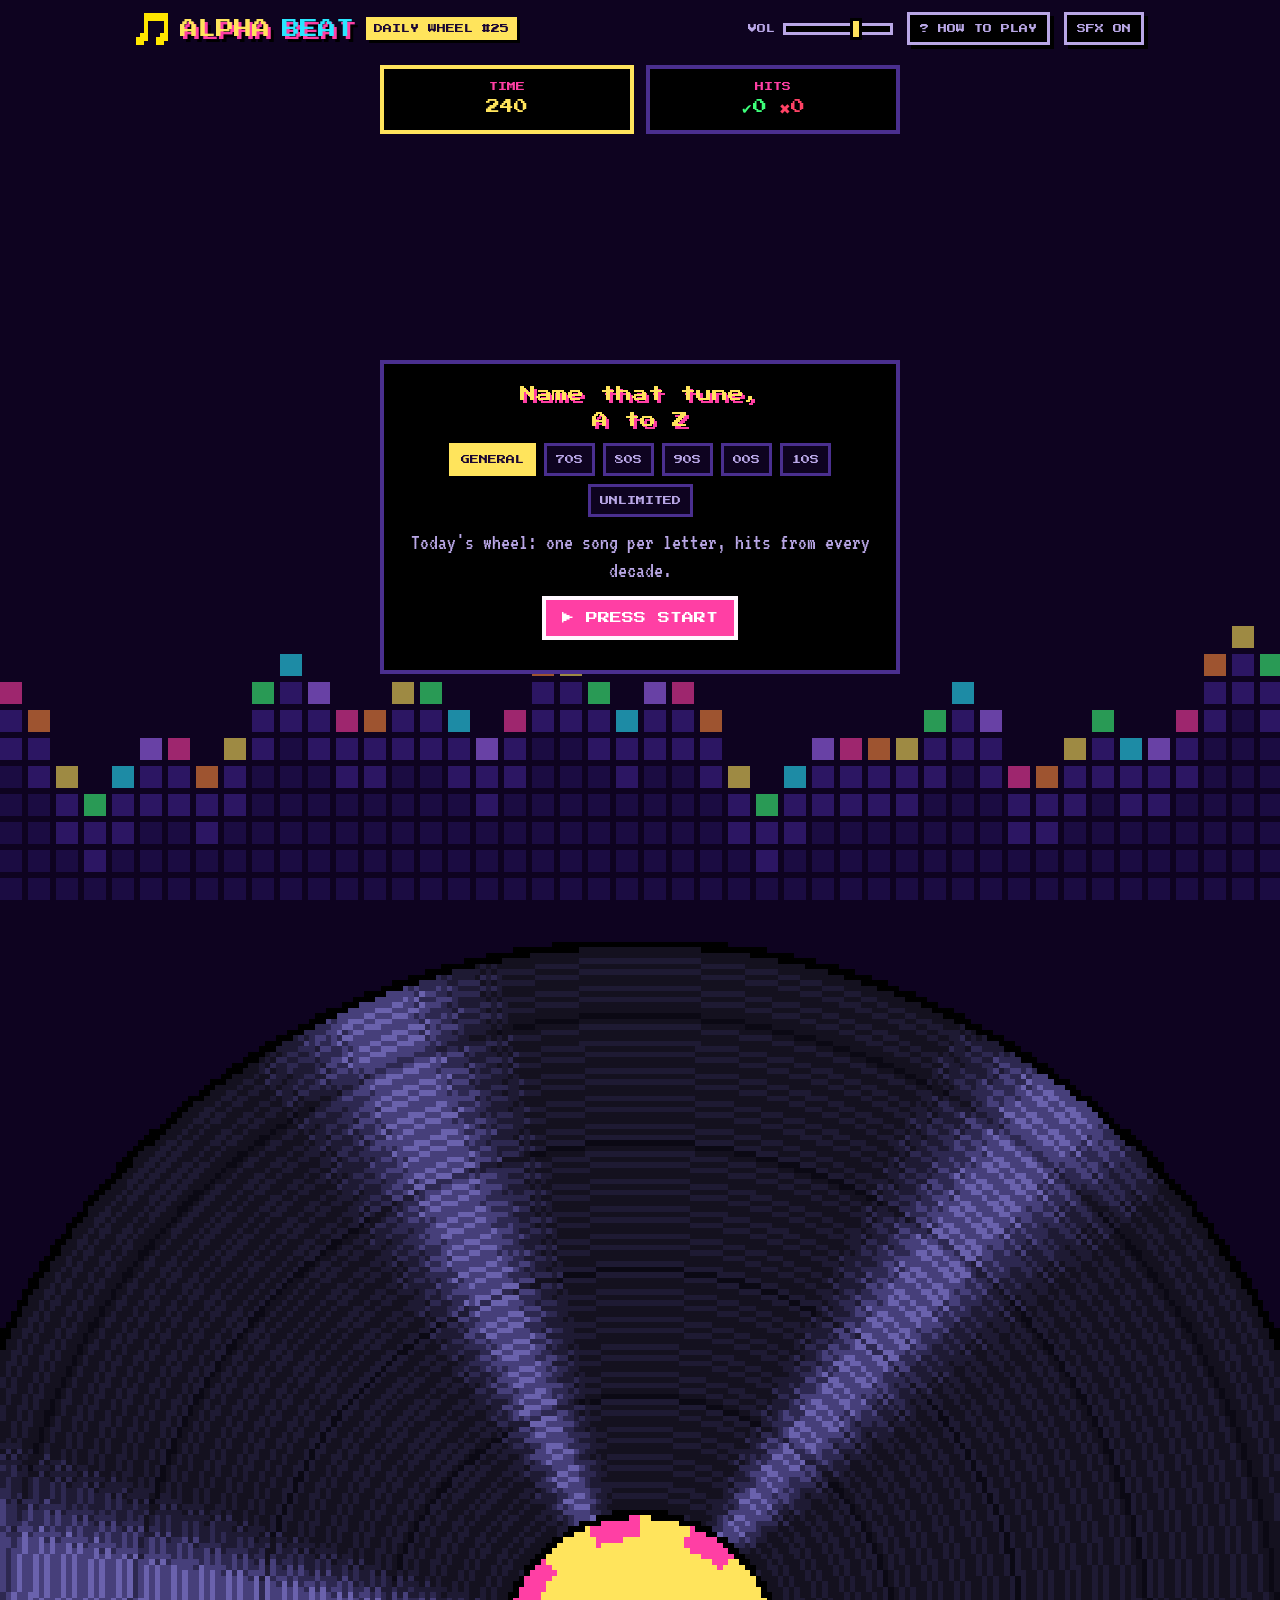
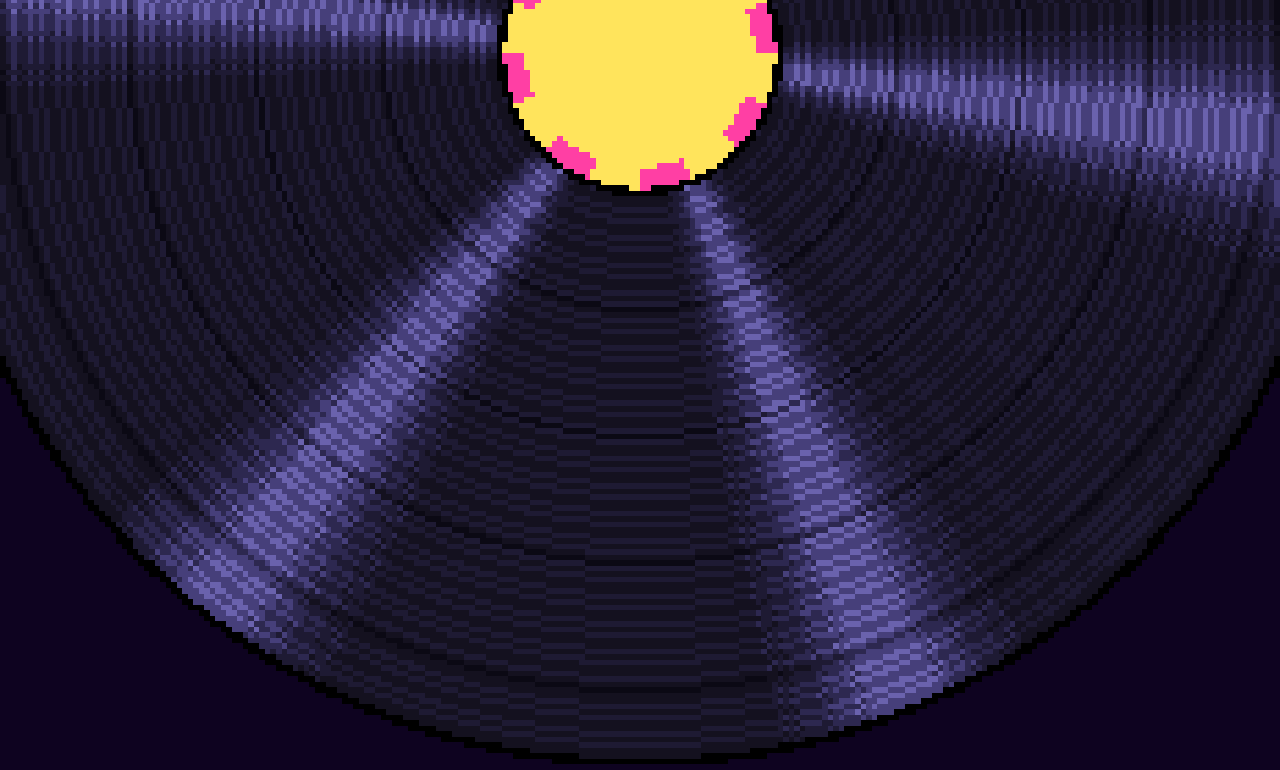
==== index.html @ 49356565 "AlphaBeat: A to Z song quiz with daily wheels, decade wheels and unlimited mode Co-Authored-By: Clau" ====
<!doctype html>
<html lang="en">
<head>
  <meta charset="utf-8">
  <meta name="viewport" content="width=device-width, initial-scale=1">
  <title>AlphaBeat — The daily A to Z song quiz</title>
  <meta name="description" content="A new music wheel every day: 26 letters, 26 five-second song snippets, one listen per lap. Name every song before the clock runs out.">
  <meta property="og:title" content="AlphaBeat — The daily A to Z song quiz">
  <meta property="og:description" content="26 letters, 26 five-second snippets, one listen per lap. New wheel every day.">
  <meta property="og:type" content="website">
  <meta name="theme-color" content="#0e0320">
  <link rel="preconnect" href="https://fonts.googleapis.com">
  <link rel="preconnect" href="https://fonts.gstatic.com" crossorigin>
  <link href="https://fonts.googleapis.com/css2?family=Press+Start+2P&family=VT323&display=swap" rel="stylesheet">
  <link rel="stylesheet" href="styles.css">

</head>
<body class="app">
  <canvas id="bg" class="bg" aria-hidden="true"></canvas>
  <header class="top">
    <a class="logo" href="./" aria-label="AlphaBeat home">
      <span id="logo-art" class="logo-art" aria-hidden="true"></span>ALPHA<b>BEAT</b>
    </a>
    <span class="badge">DAILY WHEEL <span id="day-no">#1</span></span>
    <div class="controls">
      <label class="vol">VOL <input id="vol" type="range" min="0" max="100" step="5" value="70"></label>
      <button id="btn-how" class="btn-small" type="button">? HOW TO PLAY</button>
      <button id="btn-sfx" class="btn-small" type="button" aria-pressed="true">SFX ON</button>
    </div>
  </header>

  <main>
    <div id="hud" class="hud" aria-label="Scoreboard">
      <div><span>TIME</span><b id="time" class="time" aria-label="Seconds left">240</b></div>
      <div><span>HITS</span><b><span id="hits" class="t-ok">0</span><span id="misses" class="t-ko">0</span></b></div>
    </div>

    <section class="game" aria-label="Game">
      <div class="panel" id="panel">
        <div id="p-start">
          <h1>Name that tune,<br>A to Z</h1>
          <div id="modes" class="modes" role="group" aria-label="Game mode"></div>
          <p id="mode-blurb"></p>
          <button id="btn-start" class="btn btn-main blink" type="button">▶ PRESS START</button>
          <p id="start-note" class="note"></p>
        </div>

        <div id="p-play" hidden>
          <p id="hint" class="hint"></p>
          <div id="snippet" class="snippet" aria-live="polite">
            <span id="eq" class="eq" aria-hidden="true"><i></i><i></i><i></i><i></i><i></i></span>
            <span id="snippet-label">LOADING…</span>
            <span id="snippet-bar" class="bar" aria-hidden="true"><i></i><i></i><i></i><i></i><i></i><i></i><i></i><i></i><i></i><i></i></span>
          </div>
          <button id="btn-play" class="btn btn-main" type="button" hidden>▶ TAP TO PLAY</button>
          <form id="form" autocomplete="off">
            <label class="sr" for="answer">Song title</label>
            <input id="answer" type="text" placeholder="SONG TITLE…" autocapitalize="off" autocorrect="off" spellcheck="false" enterkeyhint="send">
            <div class="row">
              <button class="btn btn-main" type="submit">ENTER</button>
              <button id="btn-pass" class="btn" type="button">PASS ▶▶</button>
              <button id="btn-quit" class="btn-small quit" type="button">✕ MENU</button>
            </div>
          </form>
          <p id="feedback" class="feedback" role="status"></p>
        </div>

        <div id="p-end" hidden>
          <h2 id="end-title"></h2>
          <p id="end-summary"></p>
          <p id="next" class="note"></p>
          <div class="row">
            <button id="btn-share" class="btn btn-main" type="button">SHARE RESULT</button>
            <button id="btn-again" class="btn btn-main" type="button" hidden>▶ PLAY AGAIN</button>
            <button id="btn-tracks" class="btn" type="button">TRACKLIST</button>
            <button id="btn-menu" class="btn" type="button">MENU</button>
          </div>
          <p id="shared" class="feedback" role="status"></p>
        </div>
      </div>

      <!-- Giant record: the letters ride on it and it turns to bring the current one under the needle -->
      <div class="deck">
        <span id="needle" class="needle" aria-hidden="true">▼</span>
        <div id="fx" class="fx" aria-hidden="true"></div>
        <div id="wheel" class="platter">
          <div id="disc" class="disc" aria-hidden="true"></div>
        </div>
      </div>
    </section>

  </main>

  <dialog id="dlg-how" class="dlg" aria-labelledby="how-title">
    <h2 id="how-title">How to play</h2>
    <ol>
      <li>Press <strong>START</strong>. You have 240 seconds for the whole wheel.</li>
      <li>For each letter a song plays for 5 seconds. Its title starts with that letter, or contains it when the hint says so.</li>
      <li>Type the title and hit Enter. Spelling does not need to be perfect.</li>
      <li>Not sure? Press <strong>PASS</strong> (or Esc). The letter comes back on the next lap and its 5 seconds play once more.</li>
      <li>Name all the songs before the clock runs out to complete the wheel.</li>
    </ol>
    <p><strong>Wheels:</strong> GENERAL mixes every decade; 70s to 10s stick to one. Each has a new wheel every day, the same for everybody, and one attempt.</p>
    <p><strong>Unlimited:</strong> no wheel. Songs keep coming, 25 seconds each, until you make 3 mistakes. Play it as often as you like.</p>
    <div class="dlg-foot">
      <span class="note"><a href="privacidad.html">Privacy</a> · © <span id="year"></span> AlphaBeat</span>
      <form method="dialog"><button class="btn btn-main" type="submit">GOT IT</button></form>
    </div>
  </dialog>

  <dialog id="dlg-tracks" class="dlg dlg-wide" aria-labelledby="tracks-title">
    <h2 id="tracks-title">Today's tracklist</h2>
    <ul id="tracklist" class="tracklist"></ul>
    <div class="dlg-foot">
      <span class="note">Song previews provided courtesy of iTunes.</span>
      <form method="dialog"><button class="btn btn-main" type="submit">CLOSE</button></form>
    </div>
  </dialog>

  <script src="songs.js"></script>
  <script src="app.js"></script>
</body>
</html>
---- styles.css ----
/* AlphaBeat — 8-bit discotheque. Flat colours, hard edges, everything on a pixel grid. */
:root {
  --bg: #0e0320;
  --panel: #170836;
  --line: #4a2f8f;
  --text: #fff7ff;
  --dim: #b9a7e6;
  --pink: #ff3fa4;
  --orange: #ff8a3d;
  --yellow: #ffe45c;
  --green: #3dff7a;
  --cyan: #29e7ff;
  --purple: #a66bff;
  --ok: #3dff7a;
  --ko: #ff4265;
  --ink: #1a0633;
  --px: "Press Start 2P", "Courier New", monospace;
  --body: "VT323", "Courier New", monospace;
}

* { box-sizing: border-box; }

body {
  margin: 0; min-height: 100vh; overflow-x: hidden;
  color: var(--text); background: var(--bg);
  font: 22px/1.25 var(--body);
}

.sr { position: absolute; width: 1px; height: 1px; overflow: hidden; clip-path: inset(50%); }

/* ---------- Backdrop: equaliser wall painted on a canvas in app.js ---------- */
.bg { position: fixed; inset: 0; z-index: 0; width: 100%; height: 100%; pointer-events: none; image-rendering: pixelated; }

.top, main, .foot { position: relative; z-index: 1; }

/* ---------- Header ---------- */
.top {
  display: flex; align-items: center; justify-content: space-between; gap: 12px; flex-wrap: wrap;
  max-width: 1040px; margin: 0 auto; padding: 16px;
}
.logo {
  display: inline-flex; align-items: center; gap: 12px; text-decoration: none;
  font: 18px/1 var(--px); color: var(--yellow); text-shadow: 3px 3px 0 var(--pink), 6px 6px 0 #000;
}
.logo b { color: var(--cyan); font-weight: normal; }
.logo-art { width: 32px; height: 32px; display: block; flex: none; }
.logo-art svg { display: block; width: 100%; height: 100%; }

.controls { display: flex; align-items: center; gap: 14px; flex-wrap: wrap; justify-content: flex-end; }
.vol { display: inline-flex; align-items: center; gap: 8px; font: 9px/1 var(--px); color: var(--dim); }
.vol input {
  -webkit-appearance: none; appearance: none; width: 110px; height: 12px; margin: 0; cursor: pointer;
  background: #000; border: 3px solid var(--dim); border-radius: 0;
}
.vol input::-webkit-slider-thumb {
  -webkit-appearance: none; appearance: none; width: 12px; height: 22px;
  background: var(--yellow); border: 3px solid #000; border-radius: 0;
}
.vol input::-moz-range-thumb { width: 8px; height: 16px; background: var(--yellow); border: 3px solid #000; border-radius: 0; }
.vol input:focus-visible { outline: 4px solid var(--yellow); outline-offset: 3px; }

main { max-width: 1040px; margin: 0 auto; padding: 0 16px 32px; }

/* ---------- Scoreboard ---------- */
.hud {
  display: grid; grid-template-columns: repeat(2, minmax(0, 200px)); justify-content: center; gap: 12px;
  margin: 30px 0 22px; text-align: center; font: 9px/1.8 var(--px);
}
.hud div { padding: 10px 6px; background: #000; border: 4px solid var(--line); }
.hud span { display: block; color: var(--pink); }
.hud b { font-weight: normal; font-size: 14px; color: var(--text); }
.hud b span { display: inline; }
.hud div:first-child { border-color: var(--yellow); }
.hud .time { color: var(--yellow); }
.hud .time.low { color: var(--ko); animation: blink .5s steps(2) infinite; }
.hud .t-ok { color: var(--ok); margin-right: 12px; }
.hud .t-ok::before { content: "✔"; }
.hud .t-ko { color: var(--ko); }
.hud .t-ko::before { content: "✖"; }
@keyframes blink { 50% { opacity: 0; } }

.badge { font: 9px/1 var(--px); color: var(--ink); background: var(--yellow); padding: 7px 8px; box-shadow: 3px 3px 0 #000; }
.badge span { color: inherit; }
.top .badge { margin-right: auto; }

@media (max-width: 860px) {
  .logo { font-size: 14px; }
  .hud { font-size: 8px; gap: 8px; margin-top: 10px; }
  .hud b { font-size: 12px; }
}

/* ---------- Game: panel on top, the giant record below ---------- */
.panel { max-width: 720px; margin: 0 auto; }

/* Only the top slice of the record shows; the rest hangs below the fold of the deck. */
.deck {
  --d: clamp(820px, 112vw, 1500px);
  position: relative; width: 100vw; margin: 30px 0 44px calc(50% - 50vw);
  height: calc(var(--d) * .3 + 36px); overflow: hidden;
  image-rendering: pixelated; border-bottom: 4px solid #000;
}
.needle {
  position: absolute; left: 50%; top: 0; z-index: 3; width: 40px; margin-left: -20px; text-align: center;
  font: 22px/1 var(--px); color: var(--yellow); text-shadow: 3px 3px 0 #000;
  animation: nudge .9s steps(2) infinite;
}
@keyframes nudge { 50% { transform: translateY(5px); } }
.platter {
  position: absolute; left: 50%; top: 36px; width: var(--d); height: var(--d); margin-left: calc(var(--d) / -2);
  container-type: inline-size;
  transform: rotate(var(--rot, 0deg)); transition: transform .7s cubic-bezier(.3, 1.25, .5, 1); will-change: transform;
}
.disc { position: absolute; inset: 0; background-size: 100% 100%; }

/* Letters: the tile holds the place on the record (and stays upright while it turns);
   the orb inside is the pixel-art face, and is what animates. */
.tile {
  position: absolute; z-index: 1; width: 7.4%; aspect-ratio: 1; perspective: 300px;
  transform: translate(-50%, -50%) rotate(calc(var(--rot, 0deg) * -1)) scale(var(--s, 1));
  transition: transform .7s cubic-bezier(.3, 1.25, .5, 1);
}
.orb {
  position: absolute; inset: 0; display: grid; place-items: center;
  font: 2.5cqw/1 var(--px); padding-left: .3cqw;
  background: var(--a) center / 100% 100% no-repeat; color: var(--ca);
}
.tile.passed .orb { background-image: var(--orb-passed); color: #8f7bd0; }
.tile.ok .orb { background-image: var(--orb-ok); color: #05310f; }
.tile.ko .orb { background-image: var(--orb-ko); color: #fff; }
.tile.now .orb { background-image: var(--orb-now); color: var(--ink); }
.tile.now { z-index: 3; --s: 1.22; }

/* ---------- Animations: each one answers something the player did ---------- */
/* opening: letters drop onto the record, nearest the needle first */
.intro .orb { animation: drop .5s cubic-bezier(.2, 1.5, .4, 1) backwards; animation-delay: calc(var(--near) * 55ms + 650ms); }
@keyframes drop { from { transform: translateY(-140%) scale(.3); opacity: 0; } }

/* answer: the letter flips over to show its result, then lands */
.tile[data-fx="ok"] .orb { animation: flip-ok .75s ease-in-out; }
@keyframes flip-ok {
  0%   { transform: rotateX(0); background-image: var(--orb-now); color: var(--ink); }
  42%  { transform: rotateX(90deg); background-image: var(--orb-now); color: var(--ink); }
  43%  { transform: rotateX(90deg); background-image: var(--orb-ok); color: #05310f; }
  70%  { transform: rotateX(0) translateY(-26%) scale(1.2); }
  86%  { transform: translateY(4%) scale(.94); }
  100% { transform: none; }
}
.tile[data-fx="ko"] .orb { animation: flip-ko .85s ease-in-out; }
@keyframes flip-ko {
  0%   { transform: rotateX(0); background-image: var(--orb-now); color: var(--ink); }
  36%  { transform: rotateX(90deg); background-image: var(--orb-now); color: var(--ink); }
  37%  { transform: rotateX(90deg); background-image: var(--orb-ko); color: #fff; }
  58%  { transform: rotateX(0); }
  68%  { transform: translateX(-12%); }
  78%  { transform: translateX(12%); }
  88%  { transform: translateX(-7%); }
  100% { transform: none; }
}
/* pass: the letter ducks as the record moves on */
.tile[data-fx="pass"] .orb { animation: duck .4s ease-out; }
@keyframes duck { 40% { transform: translateY(16%) scale(.8); } }

/* confetti pieces are positioned from the letter under the needle */
.fx { position: absolute; left: 50%; top: 80px; z-index: 5; width: 0; height: 0; pointer-events: none; }
.fx i { position: absolute; left: -5px; top: -5px; width: 10px; height: 10px; }
.app .deck { overflow: visible; transition: height .9s cubic-bezier(.2, 1.05, .3, 1); }
/* before START the record waits below the screen, and the panel has the stage to itself */
.app:not(.started) .deck { height: 0; }
.app:not(.started) .needle, .app:not(.started) .fx { visibility: hidden; }

/* the needle taps when a new letter arrives, then goes back to idling */
.needle[data-fx="tap"] { animation: tap .35s ease-out, nudge .9s steps(2) .35s infinite; }
@keyframes tap { 40% { transform: translateY(14px); } }

/* panels and clues slide in */
.panel > div:not([hidden]) { animation: rise .35s cubic-bezier(.2, 1.2, .4, 1); }
@keyframes rise { from { transform: translateY(16px); opacity: 0; } }
.hint[data-fx="in"] { animation: slide-in .3s cubic-bezier(.2, 1.4, .4, 1); }
@keyframes slide-in { from { transform: translateX(-22px); opacity: 0; } }
.feedback[data-fx="in"] { animation: pop .32s cubic-bezier(.2, 1.4, .4, 1); transform-origin: left center; }
@keyframes pop { from { transform: scale(.6); opacity: 0; } }

/* wrong answer: the whole panel shakes its head */
.panel[data-fx="shake"] { animation: shake .42s linear; }
@keyframes shake { 10%, 50%, 90% { transform: translateX(-9px); } 30%, 70% { transform: translateX(9px); } }

/* counters jump when they change; the input ticks as you type */
.hud [data-fx="bump"] { display: inline-block; animation: bump .4s cubic-bezier(.2, 1.4, .4, 1); }
@keyframes bump { 35% { transform: scale(1.9); } }
input[data-fx="type"] { animation: key .09s linear; }
@keyframes key { 50% { transform: scale(1.012); } }

/* START idles with a small bob */
.blink { animation: breathe 1.5s ease-in-out infinite; }
@keyframes breathe { 50% { transform: translateY(-4px); box-shadow: 4px 8px 0 #000; } }
.blink:hover, .blink:active { animation: none; }

/* end of the day: one slow lap of the record; winners get a wave */
.platter.lap, .platter.lap .tile { transition-duration: 4.5s; transition-timing-function: cubic-bezier(.45, 0, .2, 1); }
.platter[data-end="win"] .orb { animation: wave .7s ease-in-out calc(var(--i) * 70ms) 6; }
@keyframes wave { 40% { transform: translateY(-30%) scale(1.14); } }

/* ---------- Panel: a flat arcade window ---------- */
.panel, .tracklist-box, .info {
  background: var(--panel); border: 4px solid var(--text);
  box-shadow: 8px 8px 0 var(--pink), 8px 8px 0 4px #000;
}
.panel { padding: 26px; }
.panel h1, .panel h2, .tracklist-box h2 {
  font: clamp(15px, 2.6vw, 21px)/1.6 var(--px); font-weight: normal; margin: 0 0 18px;
  color: var(--yellow); text-shadow: 3px 3px 0 var(--pink);
}
.panel p { margin: 0 0 14px; color: var(--dim); }
.panel strong { color: var(--text); font-weight: normal; }
.note { font-size: 19px; color: var(--dim); }

.hint { display: inline-block; padding: 8px 10px; font: 10px/1.5 var(--px); color: var(--ink) !important; background: var(--cyan); }
.snippet {
  display: flex; flex-wrap: wrap; align-items: center; gap: 12px;
  min-height: 44px; margin-bottom: 14px;
  font: 9px/1.6 var(--px); color: var(--pink);
}
.eq { display: inline-flex; align-items: flex-end; gap: 2px; height: 24px; }
.eq i { width: 6px; height: 16%; background: var(--line); }
.eq.on i { background: var(--green); animation: eq .5s steps(5) infinite alternate; }
.eq.on i:nth-child(2) { animation-delay: -.3s; background: var(--cyan); }
.eq.on i:nth-child(3) { animation-delay: -.12s; background: var(--yellow); }
.eq.on i:nth-child(4) { animation-delay: -.38s; background: var(--orange); }
.eq.on i:nth-child(5) { animation-delay: -.2s; background: var(--pink); }
@keyframes eq { from { height: 16%; } to { height: 100%; } }
.bar { display: inline-flex; gap: 3px; }
.bar i { width: 10px; height: 16px; background: var(--line); }
.bar i.on { background: var(--yellow); }

input[type="text"] {
  width: 100%; padding: 12px 14px; outline: none;
  font: 28px/1.1 var(--body); color: var(--green); caret-color: var(--green);
  background: #000; border: 4px solid var(--line); border-radius: 0;
}
input[type="text"]::placeholder { color: var(--line); }
input[type="text"]:focus { border-color: var(--cyan); }

.row { display: flex; flex-wrap: wrap; gap: 16px; margin-top: 18px; }
.btn, .btn-small {
  font: 12px/1 var(--px); cursor: pointer; border-radius: 0;
  padding: 14px 18px; color: var(--text); background: var(--panel);
  border: 4px solid var(--text); box-shadow: 4px 4px 0 #000;
}
.btn-small { font-size: 9px; padding: 9px 10px; border-width: 3px; color: var(--dim); border-color: var(--dim); background: #000; }
.btn-main { background: var(--pink); color: #fff; }
.btn:hover, .btn-small:hover { background: var(--yellow); color: var(--ink); border-color: var(--ink); }
.btn:active, .btn-small:active { transform: translate(4px, 4px); box-shadow: none; }
.btn:focus-visible, .btn-small:focus-visible, a:focus-visible { outline: 4px solid var(--yellow); outline-offset: 3px; }
.btn:disabled, input:disabled { opacity: .5; cursor: default; }

.feedback { min-height: 2.6em; margin-top: 14px !important; font: 10px/1.7 var(--px); }
.feedback.ok { color: var(--ok); }
.feedback.ko { color: var(--ko); }

/* ---------- Tracklist ---------- */
.tracklist-box { padding: 24px; margin-bottom: 36px; box-shadow: 8px 8px 0 var(--cyan), 8px 8px 0 4px #000; }
.tracklist {
  list-style: none; margin: 0 0 10px; padding: 0;
  display: grid; grid-template-columns: repeat(auto-fill, minmax(280px, 1fr)); gap: 10px;
}
.tracklist li { display: flex; align-items: center; gap: 10px; padding: 8px; min-width: 0; background: #000; border: 3px solid var(--line); }
.tracklist li.ok { border-color: var(--ok); }
.tracklist li.ko { border-color: var(--ko); }
.tracklist .l { font: 12px var(--px); width: 22px; text-align: center; flex: none; color: var(--yellow); }
.tracklist img { width: 48px; height: 48px; flex: none; image-rendering: pixelated; background: #000; }
.tracklist .t { min-width: 0; line-height: 1.05; }
.tracklist .t b { display: block; font-weight: normal; color: var(--text); overflow-wrap: anywhere; }
.tracklist .t span { color: var(--dim); font-size: 19px; }
.tracklist a { color: var(--cyan); font-size: 18px; white-space: nowrap; }

.info { max-width: 760px; margin: 0 auto; padding: 6px 26px 20px; color: var(--dim); box-shadow: 8px 8px 0 var(--purple), 8px 8px 0 4px #000; }
.info h1, .info h2 { font: 12px/1.7 var(--px); font-weight: normal; color: var(--cyan); margin: 24px 0 10px; }
.info li { margin-bottom: 4px; }
.info strong { color: var(--text); font-weight: normal; }
.info a, .foot a { color: var(--pink); }

.foot {
  max-width: 1040px; margin: 0 auto; padding: 26px 16px 30px;
  display: flex; flex-wrap: wrap; justify-content: space-between; gap: 12px;
  color: var(--dim); font-size: 19px;
}

/* ---------- Game page: everything on one screen, no page scroll ---------- */
body.app { height: 100vh; height: 100dvh; overflow: hidden; display: flex; flex-direction: column; }
.app .top { width: 100%; flex: none; padding: 12px 16px; }
.app main { flex: 1; min-height: 0; width: 100%; padding-bottom: 0; display: flex; flex-direction: column; }
.app .hud { flex: none; margin: 8px 0 0; }
.app .game { flex: 1; min-height: 0; display: flex; flex-direction: column; }
/* the panel takes the space between scoreboard and record; it scrolls inside itself only if the screen is tiny */
.app .panel { flex: 0 1 auto; width: 100%; margin: auto; overflow-y: auto; max-height: calc(100% - 44px); padding: 22px 24px; }
.app .panel h1, .app .panel h2 { margin-bottom: 12px; }
.app .feedback { min-height: 2.2em; margin-top: 10px !important; }
.app .deck { flex: none; height: clamp(110px, 27vh, calc(var(--d) * .3 + 36px)); margin-top: 0; margin-bottom: 0; border-bottom: 0; }
@media (max-width: 860px) {
  .app .hud div { padding: 6px 2px; border-width: 3px; }
  .app .top { padding: 10px 12px; gap: 8px; }
  .app .vol input { width: 80px; }
  .app .panel { padding: 16px; box-shadow: 5px 5px 0 var(--pink), 5px 5px 0 4px #000; }
  .app .deck { height: clamp(96px, 20vh, 220px); }
}
@media (max-height: 640px) {
  .app .deck { height: 96px; }
}

/* ---------- Pop-ups ---------- */
.dlg {
  width: min(620px, calc(100vw - 32px)); max-height: calc(100dvh - 48px); overflow-y: auto; padding: 22px 24px;
  color: var(--dim); background: var(--panel); border: 4px solid var(--text); border-radius: 0;
  box-shadow: 8px 8px 0 var(--cyan), 8px 8px 0 4px #000;
  font: 22px/1.25 var(--body);
}
.dlg-wide { width: min(980px, calc(100vw - 32px)); }
.dlg::backdrop { background: rgba(6, 1, 16, .78); }
.dlg h2 { font: 14px/1.6 var(--px); font-weight: normal; margin: 0 0 14px; color: var(--yellow); text-shadow: 3px 3px 0 var(--pink); }
.dlg ol { margin: 0 0 12px; padding-left: 28px; }
.dlg li { margin-bottom: 6px; }
.dlg strong { color: var(--text); font-weight: normal; }
.dlg p { margin: 0 0 12px; }
.dlg a { color: var(--pink); }
.dlg-foot { display: flex; flex-wrap: wrap; align-items: center; justify-content: space-between; gap: 12px; margin-top: 14px; }
.dlg-foot form { margin: 0 8px 8px auto; }

/* ---------- Game console: scoreboard and panel share one column and one look ---------- */
.app .hud { grid-template-columns: 1fr 1fr; width: 100%; max-width: 520px; margin-left: auto; margin-right: auto; }
.app .panel {
  max-width: 520px; padding: 18px 20px;
  background: #000; border: 4px solid var(--line); box-shadow: none;
}
.app .panel h1, .app .panel h2 { font-size: clamp(13px, 2vw, 16px); margin-bottom: 10px; }
.app .panel p { margin-bottom: 12px; }
.app .snippet { min-height: 34px; margin-bottom: 10px; }
.app .panel input[type="text"] { background: var(--bg); padding: 10px 12px; font-size: 26px; }
.app .row { margin-top: 12px; gap: 12px; }
.app .btn { padding: 12px 16px; }
.app .feedback { min-height: 2em; }
@media (max-width: 860px) { .app .panel { padding: 14px; box-shadow: none; } }

/* START countdown */
#snippet-label[data-fx="count"] { display: inline-block; font-size: 18px; color: var(--yellow); animation: count .5s cubic-bezier(.2, 1.4, .4, 1); transform-origin: left center; }
@keyframes count { from { transform: scale(2.6); opacity: 0; } }

/* pop-ups open with a pop; tracklist rows follow one by one */
.dlg[open] { animation: dlg-in .24s cubic-bezier(.2, 1.4, .4, 1); }
@keyframes dlg-in { from { transform: scale(.86); opacity: 0; } }
.dlg[open]::backdrop { animation: fade .2s linear; }
@keyframes fade { from { opacity: 0; } }
.dlg[open] .tracklist li { animation: rise .3s cubic-bezier(.2, 1.2, .4, 1) backwards; animation-delay: calc(var(--i) * 22ms + 80ms); }

@media (prefers-reduced-motion: reduce) {
  *, *::before, *::after { animation-duration: .001s !important; animation-delay: 0s !important; animation-iteration-count: 1 !important; transition-duration: .001s !important; }
  .ball-wrap, .needle, .time.low, .eq.on i { animation: none; }
  .platter, .tile { transition: none; }
  .eq.on i { height: 60%; }
}


/* title screen: everything centred */
#p-start { text-align: center; }
#p-start .btn { display: block; margin: 4px auto 0; }

/* ---------- Mode picker on the title screen ---------- */
.modes { display: flex; flex-wrap: wrap; justify-content: center; gap: 8px; margin: 0 0 12px; }
.mode {
  font: 9px/1 var(--px); padding: 9px; cursor: pointer; border-radius: 0;
  color: var(--dim); background: var(--bg); border: 3px solid var(--line);
}
.mode:hover { color: var(--text); border-color: var(--dim); }
.mode.on { color: var(--ink); background: var(--yellow); border-color: var(--yellow); }
.mode:focus-visible { outline: 4px solid var(--yellow); outline-offset: 3px; }
#mode-blurb { min-height: 2.5em; }
.quit { margin-left: auto; align-self: center; }

/* Unlimited: the second counter shows lives, and the record spins freely (it has no letters) */
.hud.unl .t-ko { color: var(--pink); }
.hud.unl .t-ko::before { content: "♥"; }
.platter.free { animation: spin-free 7s linear infinite; }
@keyframes spin-free { to { transform: rotate(360deg); } }
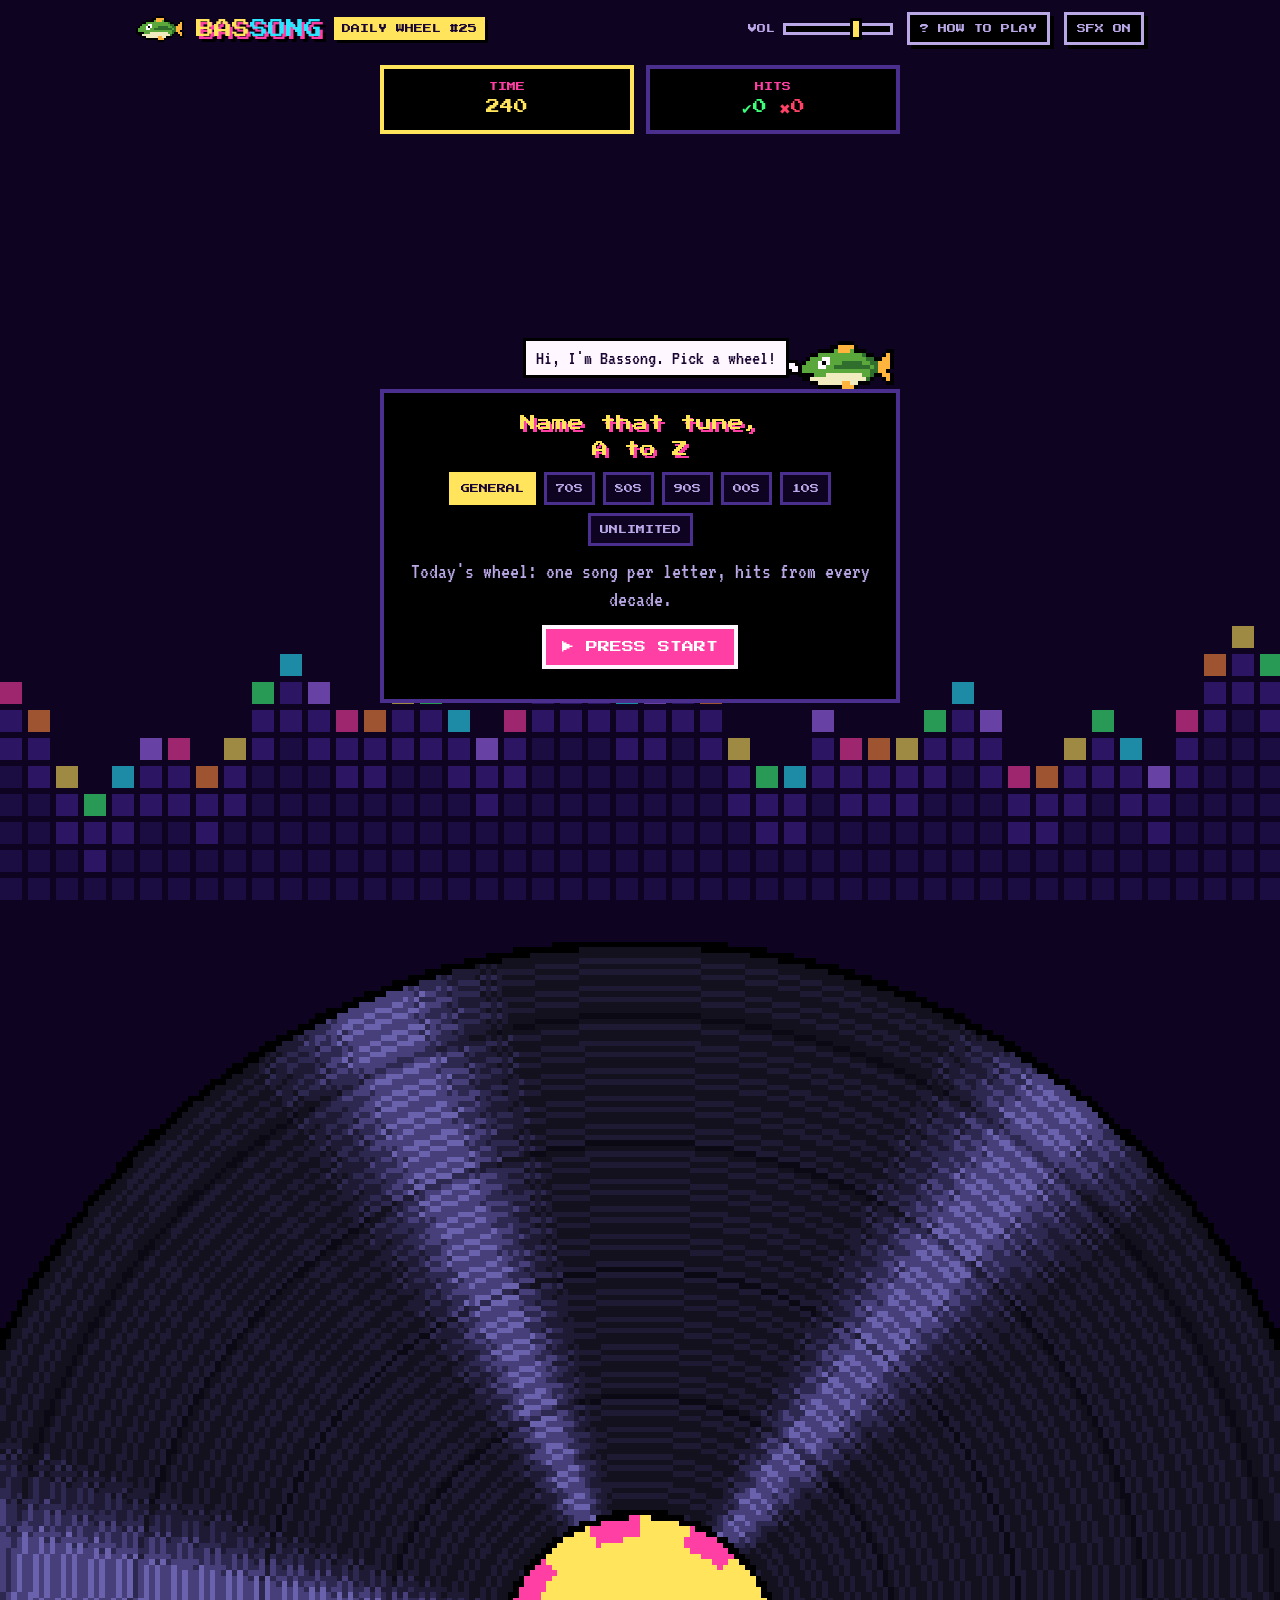
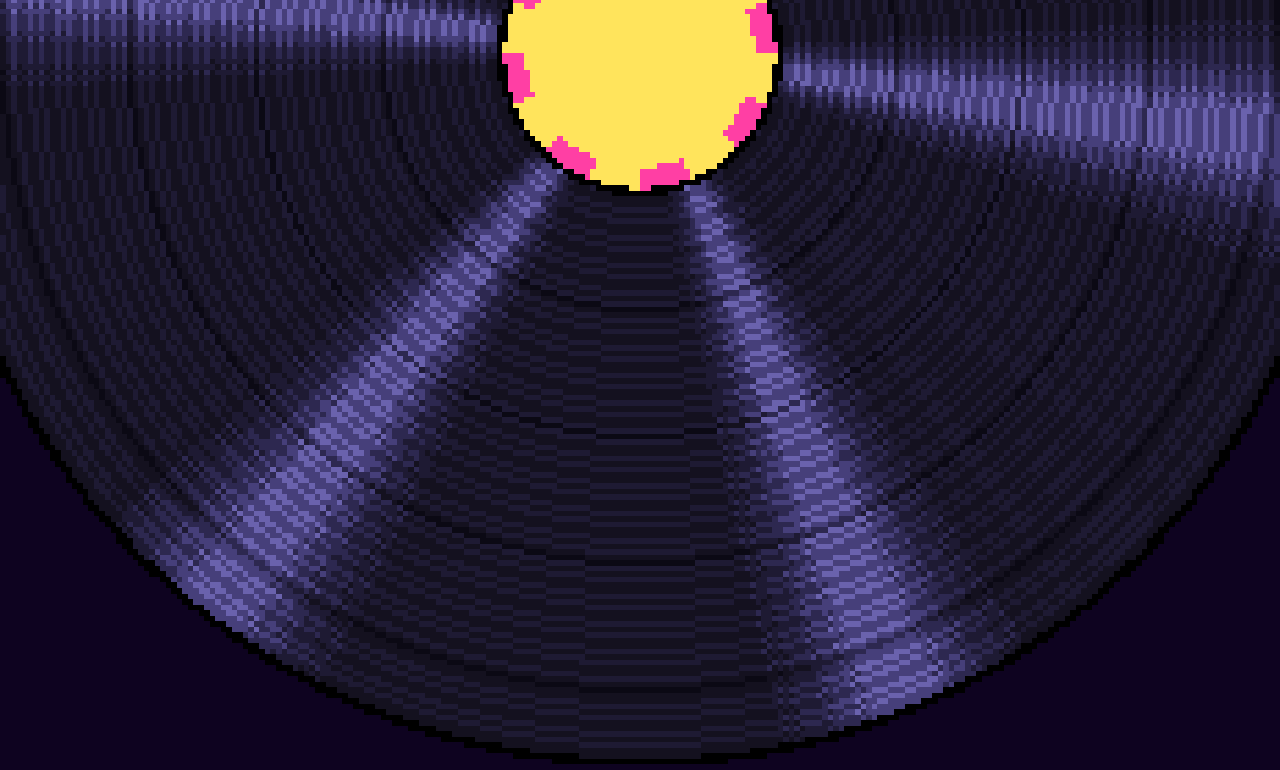
==== commit 639df9ac: "Rename to Bassong and add the talking bass mascot Co-Authored-By: Claude Fable 5.2 <noreply@anthropi" ====
--- a/index.html
+++ b/index.html
@@ -3,9 +3,9 @@
 <head>
   <meta charset="utf-8">
   <meta name="viewport" content="width=device-width, initial-scale=1">
-  <title>AlphaBeat — The daily A to Z song quiz</title>
+  <title>Bassong — The daily A to Z song quiz</title>
   <meta name="description" content="A new music wheel every day: 26 letters, 26 five-second song snippets, one listen per lap. Name every song before the clock runs out.">
-  <meta property="og:title" content="AlphaBeat — The daily A to Z song quiz">
+  <meta property="og:title" content="Bassong — The daily A to Z song quiz">
   <meta property="og:description" content="26 letters, 26 five-second snippets, one listen per lap. New wheel every day.">
   <meta property="og:type" content="website">
   <meta name="theme-color" content="#0e0320">
@@ -18,8 +18,8 @@
 <body class="app">
   <canvas id="bg" class="bg" aria-hidden="true"></canvas>
   <header class="top">
-    <a class="logo" href="./" aria-label="AlphaBeat home">
-      <span id="logo-art" class="logo-art" aria-hidden="true"></span>ALPHA<b>BEAT</b>
+    <a class="logo" href="./" aria-label="Bassong home">
+      <span id="logo-art" class="logo-art" aria-hidden="true"></span><span>BAS<b>SONG</b></span>
     </a>
     <span class="badge">DAILY WHEEL <span id="day-no">#1</span></span>
     <div class="controls">
@@ -36,6 +36,12 @@
     </div>
 
     <section class="game" aria-label="Game">
+      <!-- Mascot: the bass comments on the game from a speech bubble -->
+      <div class="mascot">
+        <p id="say" class="bubble" aria-live="polite"></p>
+        <div id="fish" class="fish" aria-hidden="true"></div>
+      </div>
+
       <div class="panel" id="panel">
         <div id="p-start">
           <h1>Name that tune,<br>A to Z</h1>
@@ -103,7 +109,7 @@
     <p><strong>Wheels:</strong> GENERAL mixes every decade; 70s to 10s stick to one. Each has a new wheel every day, the same for everybody, and one attempt.</p>
     <p><strong>Unlimited:</strong> no wheel. Songs keep coming, 25 seconds each, until you make 3 mistakes. Play it as often as you like.</p>
     <div class="dlg-foot">
-      <span class="note"><a href="privacidad.html">Privacy</a> · © <span id="year"></span> AlphaBeat</span>
+      <span class="note"><a href="privacidad.html">Privacy</a> · © <span id="year"></span> Bassong</span>
       <form method="dialog"><button class="btn btn-main" type="submit">GOT IT</button></form>
     </div>
   </dialog>
--- a/styles.css
+++ b/styles.css
@@ -1,4 +1,4 @@
-/* AlphaBeat — 8-bit discotheque. Flat colours, hard edges, everything on a pixel grid. */
+/* Bassong — 8-bit discotheque. Flat colours, hard edges, everything on a pixel grid. */
 :root {
   --bg: #0e0320;
   --panel: #170836;
@@ -43,8 +43,7 @@
   font: 18px/1 var(--px); color: var(--yellow); text-shadow: 3px 3px 0 var(--pink), 6px 6px 0 #000;
 }
 .logo b { color: var(--cyan); font-weight: normal; }
-.logo-art { width: 32px; height: 32px; display: block; flex: none; }
-.logo-art svg { display: block; width: 100%; height: 100%; }
+.logo-art { width: 48px; height: 28px; display: block; flex: none; background: center / contain no-repeat; image-rendering: pixelated; }
 
 .controls { display: flex; align-items: center; gap: 14px; flex-wrap: wrap; justify-content: flex-end; }
 .vol { display: inline-flex; align-items: center; gap: 8px; font: 9px/1 var(--px); color: var(--dim); }
@@ -380,3 +379,30 @@
 .hud.unl .t-ko::before { content: "♥"; }
 .platter.free { animation: spin-free 7s linear infinite; }
 @keyframes spin-free { to { transform: rotate(360deg); } }
+
+/* ---------- Mascot: the talking bass sits on the panel's top edge, speech bubble to its left ---------- */
+.mascot {
+  flex: none; width: 100%; max-width: 520px; min-height: 58px; margin: auto auto 0;
+  display: flex; align-items: flex-end; justify-content: flex-end; gap: 12px; padding: 0 6px;
+}
+.app .mascot + .panel { margin: 0 auto auto; max-height: calc(100% - 100px); }
+.fish {
+  flex: none; width: 96px; height: 52px; margin-bottom: -4px;
+  background: var(--fish-a) center / 100% 100% no-repeat; image-rendering: pixelated;
+  animation: swim 2.4s ease-in-out infinite alternate;
+}
+@keyframes swim { from { transform: translateY(0) rotate(-2deg); } to { transform: translateY(-5px) rotate(2deg); } }
+/* talking: the mouth flaps between two frames */
+.fish.talk { animation: swim 2.4s ease-in-out infinite alternate, yap .26s steps(1) infinite; }
+@keyframes yap { 50% { background-image: var(--fish-b); } }
+.bubble {
+  position: relative; margin: 0 0 14px; padding: 6px 10px; max-width: 360px;
+  font: 20px/1.1 var(--body); color: var(--ink); background: var(--text);
+  box-shadow: 0 0 0 3px #000;
+}
+.bubble:empty { visibility: hidden; }
+/* pixel tail pointing at the fish */
+.bubble::after { content: ""; position: absolute; right: -9px; bottom: 6px; width: 6px; height: 6px; background: var(--text); box-shadow: 3px 3px 0 0 var(--text), 0 0 0 3px #000, 3px 3px 0 3px #000; z-index: -1; }
+.bubble[data-fx="in"] { animation: pop .28s cubic-bezier(.2, 1.4, .4, 1); transform-origin: right bottom; }
+@media (max-width: 860px) { .fish { width: 74px; height: 40px; } .bubble { font-size: 18px; } .mascot { min-height: 46px; } }
+@media (max-height: 600px) { .mascot { display: none; } .app .panel { margin: auto; } }
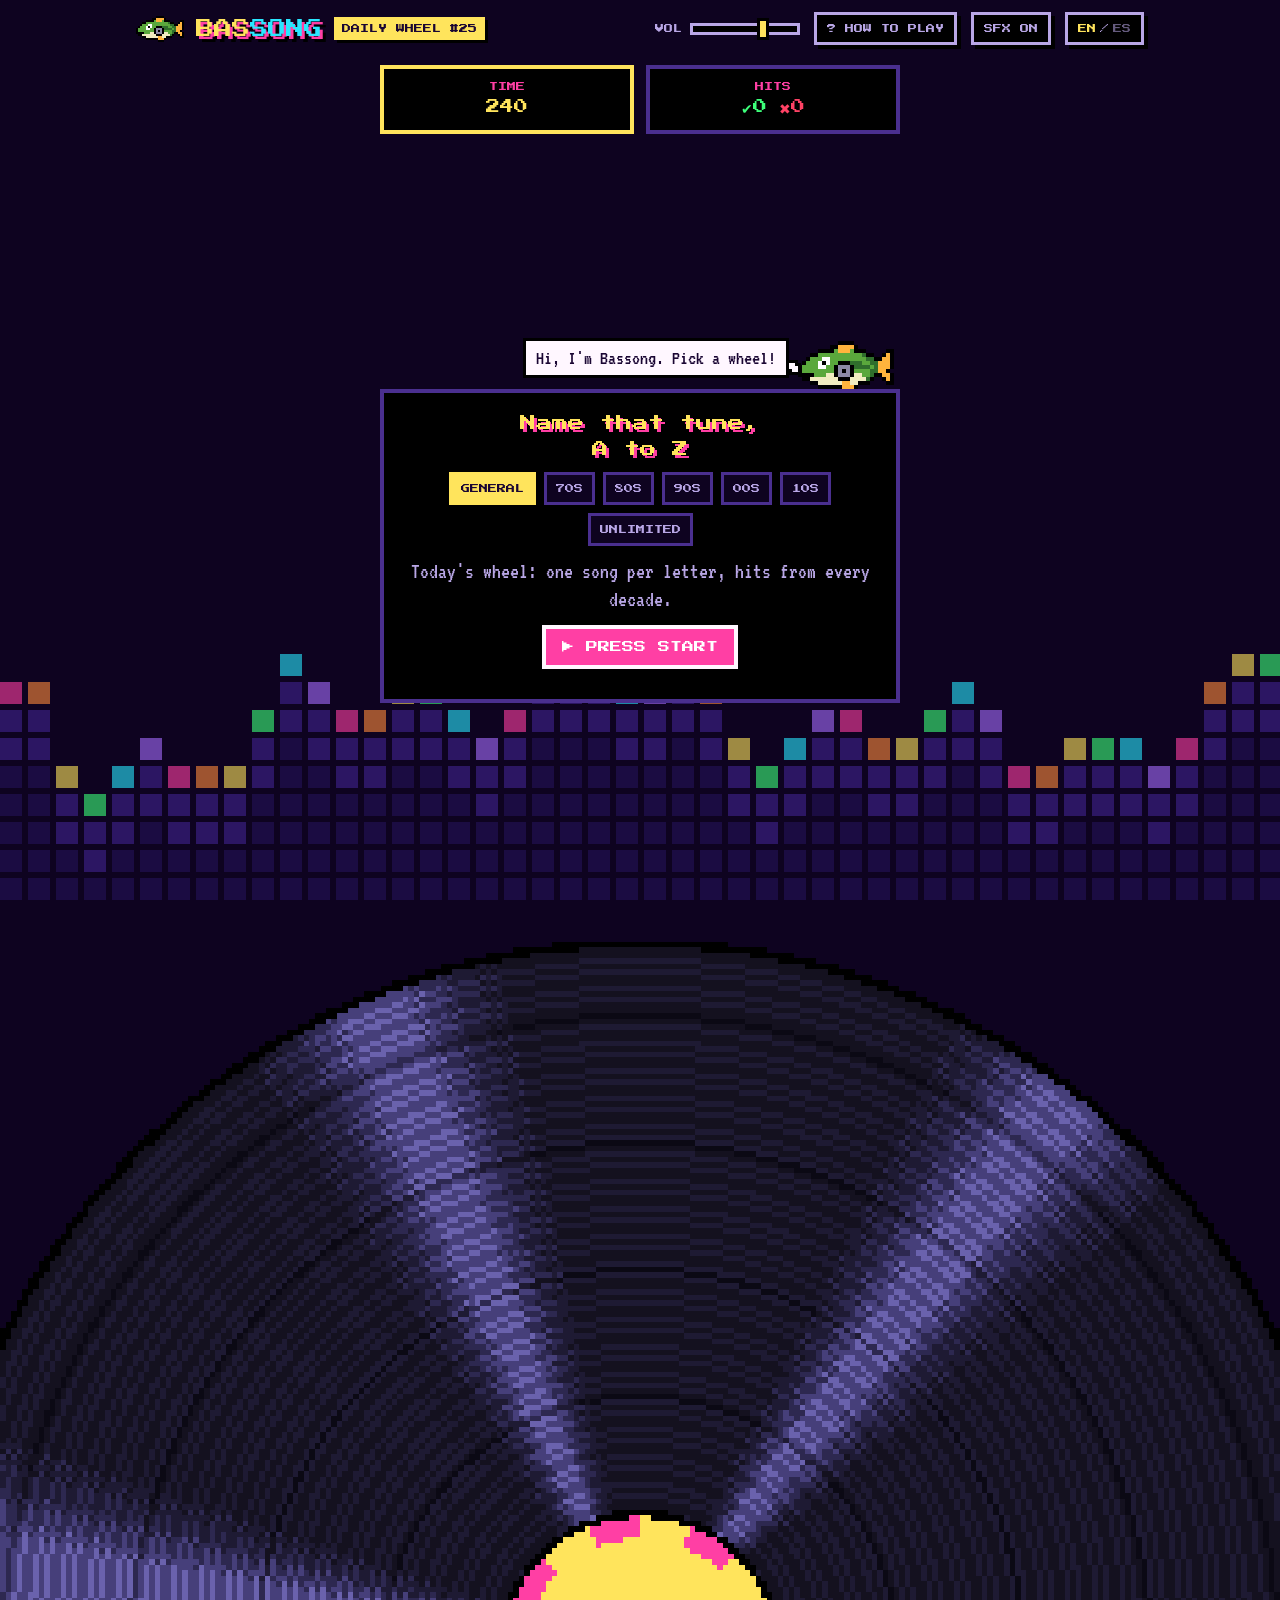
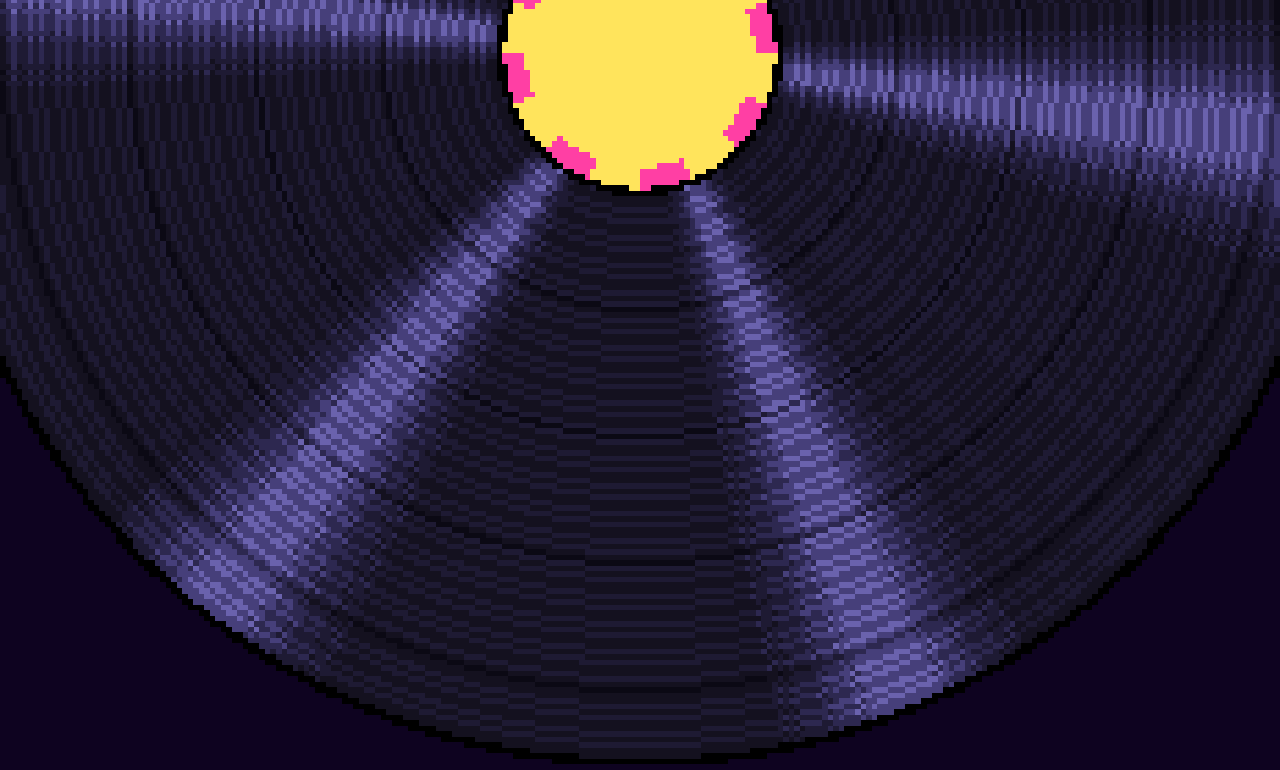
==== commit 41c198f7: "Add Spanish/English language switch and expand the catalogue to 478 songs Songs are now filed under " ====
--- a/index.html
+++ b/index.html
@@ -3,10 +3,10 @@
 <head>
   <meta charset="utf-8">
   <meta name="viewport" content="width=device-width, initial-scale=1">
-  <title>Bassong — The daily A to Z song quiz</title>
-  <meta name="description" content="A new music wheel every day: 26 letters, 26 five-second song snippets, one listen per lap. Name every song before the clock runs out.">
-  <meta property="og:title" content="Bassong — The daily A to Z song quiz">
-  <meta property="og:description" content="26 letters, 26 five-second snippets, one listen per lap. New wheel every day.">
+  <title data-i18n="title">Bassong — The daily A to Z song quiz</title>
+  <meta name="description" data-i18n-content="desc" content="A new music wheel every day: 26 letters, 26 five-second song snippets, one listen per lap. Name every song before the clock runs out.">
+  <meta property="og:title" data-i18n-content="title" content="Bassong — The daily A to Z song quiz">
+  <meta property="og:description" data-i18n-content="og_desc" content="26 letters, 26 five-second snippets, one listen per lap. New wheel every day.">
   <meta property="og:type" content="website">
   <meta name="theme-color" content="#0e0320">
   <link rel="preconnect" href="https://fonts.googleapis.com">
@@ -18,24 +18,25 @@
 <body class="app">
   <canvas id="bg" class="bg" aria-hidden="true"></canvas>
   <header class="top">
-    <a class="logo" href="./" aria-label="Bassong home">
+    <a class="logo" href="./" data-i18n-label="home" aria-label="Bassong home">
       <span id="logo-art" class="logo-art" aria-hidden="true"></span><span>BAS<b>SONG</b></span>
     </a>
-    <span class="badge">DAILY WHEEL <span id="day-no">#1</span></span>
+    <span class="badge"><span data-i18n="badge">DAILY WHEEL</span> <span id="day-no">#1</span></span>
     <div class="controls">
       <label class="vol">VOL <input id="vol" type="range" min="0" max="100" step="5" value="70"></label>
-      <button id="btn-how" class="btn-small" type="button">? HOW TO PLAY</button>
+      <button id="btn-how" class="btn-small" type="button" data-i18n="how_btn">? HOW TO PLAY</button>
       <button id="btn-sfx" class="btn-small" type="button" aria-pressed="true">SFX ON</button>
+      <button id="btn-lang" class="btn-small lang" type="button" data-i18n-label="lang_label" aria-label="Language"><span data-lang="en" class="on">EN</span>/<span data-lang="es">ES</span></button>
     </div>
   </header>
 
   <main>
-    <div id="hud" class="hud" aria-label="Scoreboard">
-      <div><span>TIME</span><b id="time" class="time" aria-label="Seconds left">240</b></div>
-      <div><span>HITS</span><b><span id="hits" class="t-ok">0</span><span id="misses" class="t-ko">0</span></b></div>
+    <div id="hud" class="hud" data-i18n-label="hud_label" aria-label="Scoreboard">
+      <div><span data-i18n="time">TIME</span><b id="time" class="time" data-i18n-label="secs_left" aria-label="Seconds left">240</b></div>
+      <div><span data-i18n="hits">HITS</span><b><span id="hits" class="t-ok">0</span><span id="misses" class="t-ko">0</span></b></div>
     </div>
 
-    <section class="game" aria-label="Game">
+    <section class="game" data-i18n-label="game_label" aria-label="Game">
       <!-- Mascot: the bass comments on the game from a speech bubble -->
       <div class="mascot">
         <p id="say" class="bubble" aria-live="polite"></p>
@@ -44,8 +45,8 @@
 
       <div class="panel" id="panel">
         <div id="p-start">
-          <h1>Name that tune,<br>A to Z</h1>
-          <div id="modes" class="modes" role="group" aria-label="Game mode"></div>
+          <h1 data-i18n-html="h1">Name that tune,<br>A to Z</h1>
+          <div id="modes" class="modes" role="group" data-i18n-label="mode_label" aria-label="Game mode"></div>
           <p id="mode-blurb"></p>
           <button id="btn-start" class="btn btn-main blink" type="button">▶ PRESS START</button>
           <p id="start-note" class="note"></p>
@@ -58,14 +59,14 @@
             <span id="snippet-label">LOADING…</span>
             <span id="snippet-bar" class="bar" aria-hidden="true"><i></i><i></i><i></i><i></i><i></i><i></i><i></i><i></i><i></i><i></i></span>
           </div>
-          <button id="btn-play" class="btn btn-main" type="button" hidden>▶ TAP TO PLAY</button>
+          <button id="btn-play" class="btn btn-main" type="button" hidden data-i18n="tap">▶ TAP TO PLAY</button>
           <form id="form" autocomplete="off">
-            <label class="sr" for="answer">Song title</label>
-            <input id="answer" type="text" placeholder="SONG TITLE…" autocapitalize="off" autocorrect="off" spellcheck="false" enterkeyhint="send">
+            <label class="sr" for="answer" data-i18n="song_title">Song title</label>
+            <input id="answer" type="text" data-i18n-ph="ph" placeholder="SONG TITLE…" autocapitalize="off" autocorrect="off" spellcheck="false" enterkeyhint="send">
             <div class="row">
-              <button class="btn btn-main" type="submit">ENTER</button>
-              <button id="btn-pass" class="btn" type="button">PASS ▶▶</button>
-              <button id="btn-quit" class="btn-small quit" type="button">✕ MENU</button>
+              <button class="btn btn-main" type="submit" data-i18n="enter">ENTER</button>
+              <button id="btn-pass" class="btn" type="button" data-i18n="pass">PASS ▶▶</button>
+              <button id="btn-quit" class="btn-small quit" type="button" data-i18n="menu_small">✕ MENU</button>
             </div>
           </form>
           <p id="feedback" class="feedback" role="status"></p>
@@ -76,10 +77,10 @@
           <p id="end-summary"></p>
           <p id="next" class="note"></p>
           <div class="row">
-            <button id="btn-share" class="btn btn-main" type="button">SHARE RESULT</button>
-            <button id="btn-again" class="btn btn-main" type="button" hidden>▶ PLAY AGAIN</button>
-            <button id="btn-tracks" class="btn" type="button">TRACKLIST</button>
-            <button id="btn-menu" class="btn" type="button">MENU</button>
+            <button id="btn-share" class="btn btn-main" type="button" data-i18n="share">SHARE RESULT</button>
+            <button id="btn-again" class="btn btn-main" type="button" hidden data-i18n="again">▶ PLAY AGAIN</button>
+            <button id="btn-tracks" class="btn" type="button" data-i18n="tracks_btn">TRACKLIST</button>
+            <button id="btn-menu" class="btn" type="button" data-i18n="menu">MENU</button>
           </div>
           <p id="shared" class="feedback" role="status"></p>
         </div>
@@ -98,32 +99,33 @@
   </main>
 
   <dialog id="dlg-how" class="dlg" aria-labelledby="how-title">
-    <h2 id="how-title">How to play</h2>
+    <h2 id="how-title" data-i18n="how_title">How to play</h2>
     <ol>
-      <li>Press <strong>START</strong>. You have 240 seconds for the whole wheel.</li>
-      <li>For each letter a song plays for 5 seconds. Its title starts with that letter, or contains it when the hint says so.</li>
-      <li>Type the title and hit Enter. Spelling does not need to be perfect.</li>
-      <li>Not sure? Press <strong>PASS</strong> (or Esc). The letter comes back on the next lap and its 5 seconds play once more.</li>
-      <li>Name all the songs before the clock runs out to complete the wheel.</li>
+      <li data-i18n-html="how_1">Press <strong>START</strong>. You have 240 seconds for the whole wheel.</li>
+      <li data-i18n-html="how_2">For each letter a song plays for 5 seconds. Its title starts with that letter, or contains it when the hint says so.</li>
+      <li data-i18n-html="how_3">Type the title and hit Enter. Spelling does not need to be perfect.</li>
+      <li data-i18n-html="how_4">Not sure? Press <strong>PASS</strong> (or Esc). The letter comes back on the next lap and its 5 seconds play once more.</li>
+      <li data-i18n-html="how_5">Name all the songs before the clock runs out to complete the wheel.</li>
     </ol>
-    <p><strong>Wheels:</strong> GENERAL mixes every decade; 70s to 10s stick to one. Each has a new wheel every day, the same for everybody, and one attempt.</p>
-    <p><strong>Unlimited:</strong> no wheel. Songs keep coming, 25 seconds each, until you make 3 mistakes. Play it as often as you like.</p>
+    <p data-i18n-html="how_wheels"><strong>Wheels:</strong> GENERAL mixes every decade; 70s to 10s stick to one. Each has a new wheel every day, the same for everybody, and one attempt.</p>
+    <p data-i18n-html="how_unl"><strong>Unlimited:</strong> no wheel. Songs keep coming, 25 seconds each, until you make 3 mistakes. Play it as often as you like.</p>
     <div class="dlg-foot">
-      <span class="note"><a href="privacidad.html">Privacy</a> · © <span id="year"></span> Bassong</span>
-      <form method="dialog"><button class="btn btn-main" type="submit">GOT IT</button></form>
+      <span class="note"><a href="privacidad.html" data-i18n="privacy_link">Privacy</a> · © <span id="year"></span> Bassong</span>
+      <form method="dialog"><button class="btn btn-main" type="submit" data-i18n="got_it">GOT IT</button></form>
     </div>
   </dialog>
 
   <dialog id="dlg-tracks" class="dlg dlg-wide" aria-labelledby="tracks-title">
-    <h2 id="tracks-title">Today's tracklist</h2>
+    <h2 id="tracks-title" data-i18n="tracks_title">Today's tracklist</h2>
     <ul id="tracklist" class="tracklist"></ul>
     <div class="dlg-foot">
-      <span class="note">Song previews provided courtesy of iTunes.</span>
-      <form method="dialog"><button class="btn btn-main" type="submit">CLOSE</button></form>
+      <span class="note" data-i18n="previews">Song previews provided courtesy of iTunes.</span>
+      <form method="dialog"><button class="btn btn-main" type="submit" data-i18n="close">CLOSE</button></form>
     </div>
   </dialog>
 
   <script src="songs.js"></script>
+  <script src="lang.js"></script>
   <script src="app.js"></script>
 </body>
 </html>
--- a/styles.css
+++ b/styles.css
@@ -393,7 +393,8 @@
 }
 @keyframes swim { from { transform: translateY(0) rotate(-2deg); } to { transform: translateY(-5px) rotate(2deg); } }
 /* talking: the mouth flaps between two frames */
-.fish.talk { animation: swim 2.4s ease-in-out infinite alternate, yap .26s steps(1) infinite; }
+.fish.talk, .fish.sing { animation: swim 2.4s ease-in-out infinite alternate, yap .26s steps(1) infinite; }
+.fish.sing:not(.talk) { animation-duration: 2.4s, .5s; }
 @keyframes yap { 50% { background-image: var(--fish-b); } }
 .bubble {
   position: relative; margin: 0 0 14px; padding: 6px 10px; max-width: 360px;
@@ -406,3 +407,8 @@
 .bubble[data-fx="in"] { animation: pop .28s cubic-bezier(.2, 1.4, .4, 1); transform-origin: right bottom; }
 @media (max-width: 860px) { .fish { width: 74px; height: 40px; } .bubble { font-size: 18px; } .mascot { min-height: 46px; } }
 @media (max-height: 600px) { .mascot { display: none; } .app .panel { margin: auto; } }
+
+/* Language button: EN / ES, the active one lit */
+.lang { display: inline-flex; gap: 4px; }
+.lang span { opacity: .55; }
+.lang .on { opacity: 1; color: var(--yellow); }
